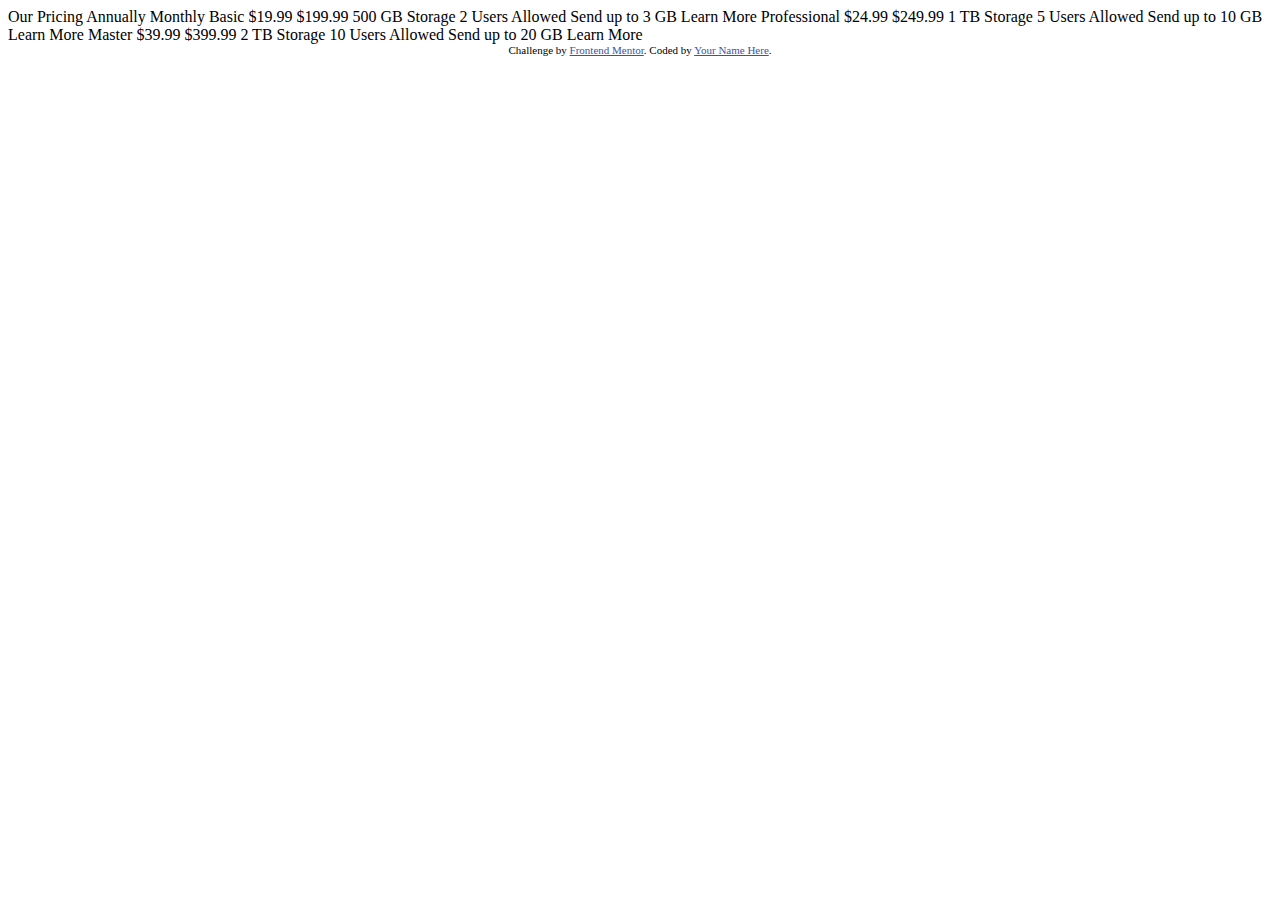
==== pricing-component-with-toggle-master/index.html @ b2b17fc5 "first commit pricing component" ====
<!DOCTYPE html>
<html lang="en">
<head>
  <meta charset="UTF-8">
  <meta name="viewport" content="width=device-width, initial-scale=1.0"> <!-- displays site properly based on user's device -->

  <link rel="icon" type="image/png" sizes="32x32" href="./images/favicon-32x32.png">
  
  <title>Frontend Mentor | [Challenge Name Here]</title>

  <!-- Feel free to remove these styles or customise in your own stylesheet 👍 -->
  <style>
    .attribution { font-size: 11px; text-align: center; }
    .attribution a { color: hsl(228, 45%, 44%); }
  </style>
</head>
<body>

  Our Pricing
  Annually
  Monthly

  Basic
  &dollar;19.99
  &dollar;199.99
  500 GB Storage
  2 Users Allowed
  Send up to 3 GB
  Learn More

  Professional
  &dollar;24.99
  &dollar;249.99
  1 TB Storage
  5 Users Allowed
  Send up to 10 GB
  Learn More

  Master
  &dollar;39.99
  &dollar;399.99
  2 TB Storage
  10 Users Allowed
  Send up to 20 GB
  Learn More
  
  <div class="attribution">
    Challenge by <a href="https://www.frontendmentor.io?ref=challenge" target="_blank">Frontend Mentor</a>. 
    Coded by <a href="#">Your Name Here</a>.
  </div>
</body>
</html>
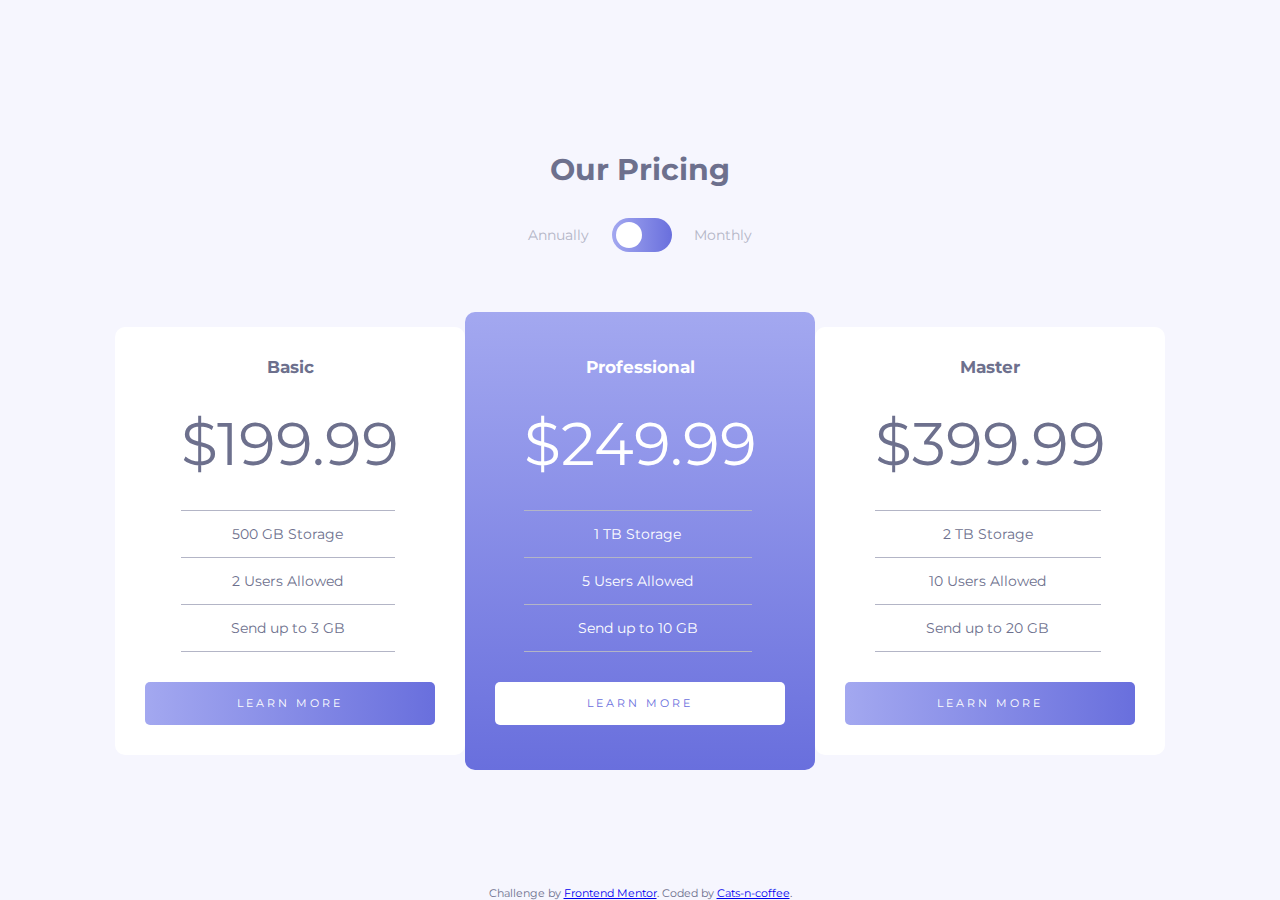
==== commit 94477c9a: "changed html tags for cards" ====
--- a/pricing-component-with-toggle-master/index.html
+++ b/pricing-component-with-toggle-master/index.html
@@ -5,17 +5,15 @@
   <meta name="viewport" content="width=device-width, initial-scale=1.0"> <!-- displays site properly based on user's device -->
 
   <link rel="icon" type="image/png" sizes="32x32" href="./images/favicon-32x32.png">
+
+  <link rel="stylesheet" type="text/css" href="design/css/main.css">
+  <script defer src="design/script.js"></script>
   
-  <title>Frontend Mentor | [Challenge Name Here]</title>
+  <title>Frontend Mentor | Pricing Component with Toggle</title>
 
-  <!-- Feel free to remove these styles or customise in your own stylesheet 👍 -->
-  <style>
-    .attribution { font-size: 11px; text-align: center; }
-    .attribution a { color: hsl(228, 45%, 44%); }
-  </style>
 </head>
 <body>
-
+<!--
   Our Pricing
   Annually
   Monthly
@@ -43,10 +41,57 @@
   10 Users Allowed
   Send up to 20 GB
   Learn More
+-->
+  <div id="container">
+      <div class="top-div">
+          <h1>Our Pricing</h1>
+          <div class="toggle-div">
+            <span class="price-period">Annually</span>
+            <label class="switch">
+              <input type="checkbox" id="checkbox" value="monthly">
+              <span class="slider"></span>
+            </label>
+            <span class="price-period">Monthly</span>
+          </div>
+      </div>
+      <div class="bottom-div">
+          <div class="card white-card" id="card-1">
+              <ul>
+                <li><h2 class="card-title">Basic</h2></li>
+                <li class="card-price" id="basic-price">&dollar;199.99</li>
+                <li class="card-details">500 GB Storage</li>
+                <li class="card-details">2 Users Allowed</li>
+                <li class="card-details">Send up to 3 GB</li>
+              </ul>
+              <button class="card-button">Learn More</button>
+          </div>
+          
+          <div class="card blue-card" id="card-2">
+              <ul>
+                <li><h2 class="card-title">Professional</h2></li>
+                <li class="card-price" id="professional-price">&dollar;249.99</li>
+                <li class="card-details">1 TB Storage</li>
+                <li class="card-details">5 Users Allowed</li>
+                <li class="card-details">Send up to 10 GB</li>
+              </ul>
+              <button class="card-button">Learn More</button>
+          </div>
+          <div class="card white-card" id="card-3">
+              <ul>
+                <li><h2 class="card-title">Master</h2></li>
+                <li class="card-price" id="master-price">&dollar;399.99</li>
+                <li class="card-details">2 TB Storage</li>
+                <li class="card-details">10 Users Allowed</li>
+                <li class="card-details">Send up to 20 GB</li>
+              </ul>
+              <button class="card-button">Learn More</button>
+          </div>
+      </div>
+  </div>
   
   <div class="attribution">
     Challenge by <a href="https://www.frontendmentor.io?ref=challenge" target="_blank">Frontend Mentor</a>. 
-    Coded by <a href="#">Your Name Here</a>.
+    Coded by <a href="#">Cats-n-coffee</a>.
   </div>
 </body>
 </html>--- a/pricing-component-with-toggle-master/design/css/main.css
+++ b/pricing-component-with-toggle-master/design/css/main.css
@@ -0,0 +1,2 @@
+@import url("https://fonts.googleapis.com/css2?family=Montserrat:wght@700&display=swap");*{margin:0;padding:0;box-sizing:border-box}*::before,*::after{box-sizing:border-box;margin:0;padding:0}html{font-size:15px}body{margin:0;padding:0;display:flex;flex-direction:column;min-height:100vh;height:100%;width:100%;position:relative;margin:0 auto;font-family:"Montserrat",sans-serif;color:#6d708d;background:#f6f6fe;padding-bottom:20px}.attribution{position:absolute;bottom:0;width:100%;text-align:center;height:auto;font-size:11.2px;font-size:.7rem}#container{display:flex;flex-direction:column;min-height:100vh;justify-content:center;align-items:center;position:relative;overflow-x:hidden}body::before{content:'';position:absolute;top:0;left:0;width:100%;height:100%;background:url("/images/bg-top.svg") right -150px top -5% no-repeat,url("/images/bg-bottom.svg") left 0 bottom 0 no-repeat}.top-div{display:flex;flex-direction:column;height:auto;justify-content:center;align-items:center;width:100%;padding:64px 0;padding:4rem 0;gap:32px;gap:2rem}.toggle-div{display:flex;gap:24px;gap:1.5rem;align-items:center}.toggle-div .price-period{color:#b3b5c6;font-size:14.4px;font-size:.9rem}.toggle-div .switch{position:relative;display:inline-block;width:60px;height:34px}.toggle-div .switch input{opacity:0;width:0;height:0}.toggle-div .slider{position:absolute;cursor:pointer;top:0;left:0;right:0;bottom:0;background:linear-gradient(to right, #a3a8f0, #696fdd);transition:400ms;border-radius:30px}.toggle-div .slider:before{position:absolute;content:'';height:26px;width:26px;left:4px;bottom:4px;border-radius:50%;background:white;transition:400ms}.toggle-div input:hover+.slider{background:#b3b5c6}.toggle-div input:checked+.slider:before{transform:translateX(26px)}.bottom-div{display:flex;flex-direction:column;justify-content:center;align-items:center;height:100%;gap:32px;gap:2rem}.card{display:flex;flex-direction:column;justify-content:center;align-items:center;width:300px;max-width:100%;border-radius:10px;padding:2em}.card ul{justify-content:center;padding-bottom:32px;padding-bottom:2rem}.card ul li{list-style:none}.card .card-title{font-size:17.6px;font-size:1.1rem;padding-bottom:32px;padding-bottom:2rem;text-align:center}.card .card-price{font-size:64px;font-size:4rem;padding-bottom:32px;padding-bottom:2rem}.card .card-details{font-size:14.4px;font-size:.9rem;width:98%;text-align:center;border-bottom:1px solid #b3b5c6;padding:16px;padding:1rem}.card .card-button{width:100%;outline-offset:1px;font-family:"Montserrat",sans-serif;border:none;padding:16px 0;padding:1rem 0;text-transform:uppercase;letter-spacing:3.2px;letter-spacing:.2rem;font-weight:400;font-size:11.2px;font-size:.7rem;border-radius:5px}.card ul li:nth-child(3){border-top:1px solid #b3b5c6}.white-card{background:white}.white-card p:nth-child(2){color:#494c5f}.white-card button{background:linear-gradient(to right, #a3a8f0, #696fdd);color:white;outline:white}.white-card button:hover{background:white;color:#696fdd;box-shadow:0 0 0 1pt #6d708d}.blue-card{background:linear-gradient(to bottom, #a3a8f0, #696fdd);color:white;padding:3em 2em}.blue-card button{background:white;color:#696fdd;outline:#696fdd}.blue-card button:hover{background:#696fdd;color:white;box-shadow:0 0 0 1pt white}@media screen and (min-width: 900px){body{overflow-x:hidden}body:before{background:url("/images/bg-top.svg") right 0 top -10% no-repeat,url("/images/bg-bottom.svg") left 0 bottom 0 no-repeat}#container{margin-top:-20px}.bottom-div{flex-direction:row;gap:0}}@media screen and (min-width: 1100px){.card{width:350px}}
+/*# sourceMappingURL=main.css.map */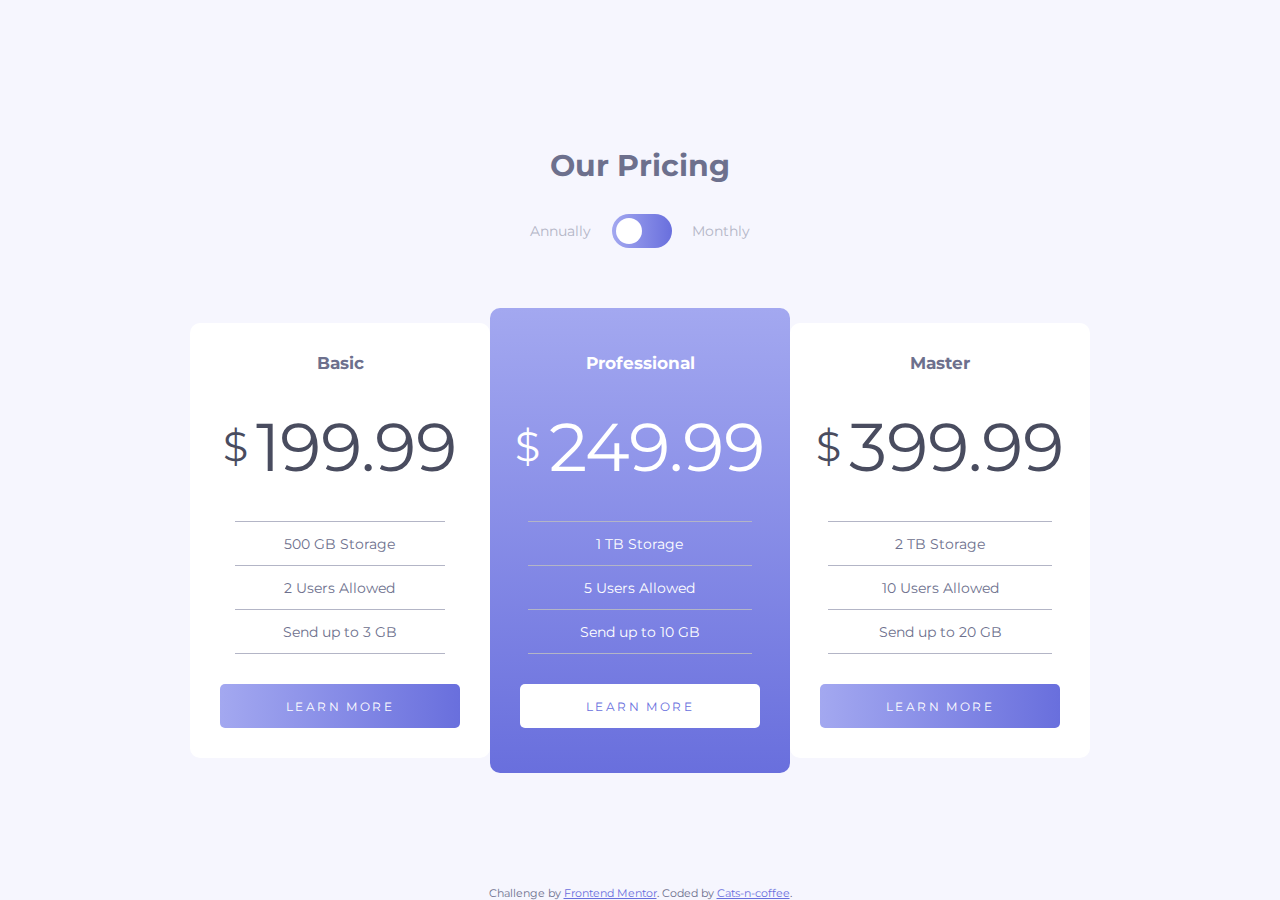
==== commit aa613f43: "removed gap, changed dollar" ====
--- a/pricing-component-with-toggle-master/index.html
+++ b/pricing-component-with-toggle-master/index.html
@@ -6,44 +6,15 @@
 
   <link rel="icon" type="image/png" sizes="32x32" href="./images/favicon-32x32.png">
 
-  <link rel="stylesheet" type="text/css" href="design/css/main.css">
-  <script defer src="design/script.js"></script>
+  <link rel="stylesheet" type="text/css" href="css/main.css">
+  <script defer src="script.js"></script>
   
   <title>Frontend Mentor | Pricing Component with Toggle</title>
 
 </head>
 <body>
-<!--
-  Our Pricing
-  Annually
-  Monthly
-
-  Basic
-  &dollar;19.99
-  &dollar;199.99
-  500 GB Storage
-  2 Users Allowed
-  Send up to 3 GB
-  Learn More
-
-  Professional
-  &dollar;24.99
-  &dollar;249.99
-  1 TB Storage
-  5 Users Allowed
-  Send up to 10 GB
-  Learn More
-
-  Master
-  &dollar;39.99
-  &dollar;399.99
-  2 TB Storage
-  10 Users Allowed
-  Send up to 20 GB
-  Learn More
--->
   <div id="container">
-      <div class="top-div">
+      <section class="top-div">
           <h1>Our Pricing</h1>
           <div class="toggle-div">
             <span class="price-period">Annually</span>
@@ -53,12 +24,12 @@
             </label>
             <span class="price-period">Monthly</span>
           </div>
-      </div>
-      <div class="bottom-div">
+      </section>
+      <section class="bottom-div">
           <div class="card white-card" id="card-1">
               <ul>
                 <li><h2 class="card-title">Basic</h2></li>
-                <li class="card-price" id="basic-price">&dollar;199.99</li>
+                <li class="card-price" id="basic-price"><span>&dollar;</span>199.99</li>
                 <li class="card-details">500 GB Storage</li>
                 <li class="card-details">2 Users Allowed</li>
                 <li class="card-details">Send up to 3 GB</li>
@@ -69,7 +40,7 @@
           <div class="card blue-card" id="card-2">
               <ul>
                 <li><h2 class="card-title">Professional</h2></li>
-                <li class="card-price" id="professional-price">&dollar;249.99</li>
+                <li class="card-price" id="professional-price"><span>&dollar;</span>249.99</li>
                 <li class="card-details">1 TB Storage</li>
                 <li class="card-details">5 Users Allowed</li>
                 <li class="card-details">Send up to 10 GB</li>
@@ -79,14 +50,14 @@
           <div class="card white-card" id="card-3">
               <ul>
                 <li><h2 class="card-title">Master</h2></li>
-                <li class="card-price" id="master-price">&dollar;399.99</li>
+                <li class="card-price" id="master-price"><span>&dollar;</span>399.99</li>
                 <li class="card-details">2 TB Storage</li>
                 <li class="card-details">10 Users Allowed</li>
                 <li class="card-details">Send up to 20 GB</li>
               </ul>
               <button class="card-button">Learn More</button>
           </div>
-      </div>
+      </section>
   </div>
   
   <div class="attribution">
--- a/pricing-component-with-toggle-master/css/main.css
+++ b/pricing-component-with-toggle-master/css/main.css
@@ -0,0 +1,2 @@
+@import url("https://fonts.googleapis.com/css2?family=Montserrat:wght@700&display=swap");*{margin:0;padding:0;box-sizing:border-box}*::before,*::after{box-sizing:border-box;margin:0;padding:0}html{font-size:15px}body{margin:0;padding:0;display:flex;flex-direction:column;min-height:100vh;height:100%;width:100%;position:relative;margin:0 auto;font-family:"Montserrat",sans-serif;color:#6d708d;background:#f6f6fe;padding-bottom:20px}body:before{content:'';position:absolute;top:0;left:0;width:100%;height:100%;background:url("/images/bg-top.svg") right -150px top -5% no-repeat,url("/images/bg-bottom.svg") left 0 bottom 0 no-repeat}#container{display:flex;flex-direction:column;min-height:100vh;justify-content:center;align-items:center;position:relative;overflow-x:hidden}.attribution{position:absolute;bottom:0;width:100%;text-align:center;height:auto;font-size:.7em}.attribution a{color:#696fdd}.top-div{display:flex;flex-direction:column;height:auto;justify-content:center;align-items:center;width:100%;padding:4em 0}.top-div .toggle-div{margin:2em 0 0 0;display:flex;align-items:center}.top-div .toggle-div .price-period{color:#b3b5c6;font-size:.9em}.top-div .toggle-div .price-period:first-child{margin:0 1.5em 0 0}.top-div .toggle-div .price-period:last-child{margin:0 0 0 1.5em}.top-div .toggle-div .switch{position:relative;display:inline-block;width:60px;height:34px}.top-div .toggle-div .switch input{opacity:0;width:0;height:0}.top-div .toggle-div .switch .slider{position:absolute;cursor:pointer;top:0;left:0;right:0;bottom:0;background:linear-gradient(to right, #a3a8f0, #696fdd);transition:400ms;border-radius:30px}.top-div .toggle-div .switch .slider:before{position:absolute;content:'';height:26px;width:26px;left:4px;bottom:4px;border-radius:50%;background:white;transition:400ms}.top-div .toggle-div .switch input:hover+.slider{background:#b3b5c6}.top-div .toggle-div .switch input:focus+.slider{background:#b3b5c6}.top-div .toggle-div .switch input:checked+.slider:before{transform:translateX(26px)}.bottom-div{display:flex;flex-direction:column;justify-content:center;align-items:center;height:100%}.bottom-div .card{display:flex;flex-direction:column;justify-content:center;align-items:center;width:300px;max-width:100%;border-radius:10px;padding:2em}.bottom-div .card:not(:first-child){margin:2em 0 0 0}.bottom-div .card:nth-child(2){padding:3em 2em}.bottom-div .card ul{padding-bottom:2em}.bottom-div .card ul li{list-style:none}.bottom-div .card ul li:nth-child(3){border-top:1px solid #b3b5c6}.bottom-div .card .card-title{font-size:1.1em;padding-bottom:2em;text-align:center}.bottom-div .card .card-price{font-size:4.5em;padding-bottom:.5em;display:flex;justify-content:space-between}.bottom-div .card .card-price span{display:inline-block;font-size:.6em;margin:auto 0;height:100%;padding:0 .2em 0 0}.bottom-div .card .card-details{font-size:.9em;width:90%;text-align:center;border-bottom:1px solid #b3b5c6;padding:1em;margin:0 auto}.bottom-div .card .card-button{width:100%;outline-offset:1px;font-family:"Montserrat",sans-serif;border:none;padding:1.2em 0;text-transform:uppercase;letter-spacing:.2em;font-weight:400;font-size:.8em;border-radius:5px}.white-card{background:white}.white-card .card-price{color:#494c5f}.white-card button{background:linear-gradient(to right, #a3a8f0, #696fdd);color:white;outline:white}.white-card button:hover{background:white;color:#696fdd;box-shadow:0 0 0 1pt #6d708d}.white-card button:focus{background:white;color:#696fdd;box-shadow:0 0 0 2pt #6d708d}.blue-card{background:linear-gradient(to bottom, #a3a8f0, #696fdd);color:white}.blue-card button{background:white;color:#696fdd;outline:#696fdd}.blue-card button:hover{background:#696fdd;color:white;box-shadow:0 0 0 1pt white}.blue-card button:focus{background:#696fdd;color:white;box-shadow:0 0 0 2pt white}@media screen and (min-width: 900px){body{overflow-x:hidden}body:before{background:url("/images/bg-top.svg") right 0 top -10% no-repeat,url("/images/bg-bottom.svg") left 0 bottom 0 no-repeat}#container{margin-top:-20px}.bottom-div{flex-direction:row}.bottom-div .card:not(:first-child){margin:0}}@media screen and (min-width: 1100px){.card{width:350px}}
+/*# sourceMappingURL=main.css.map */